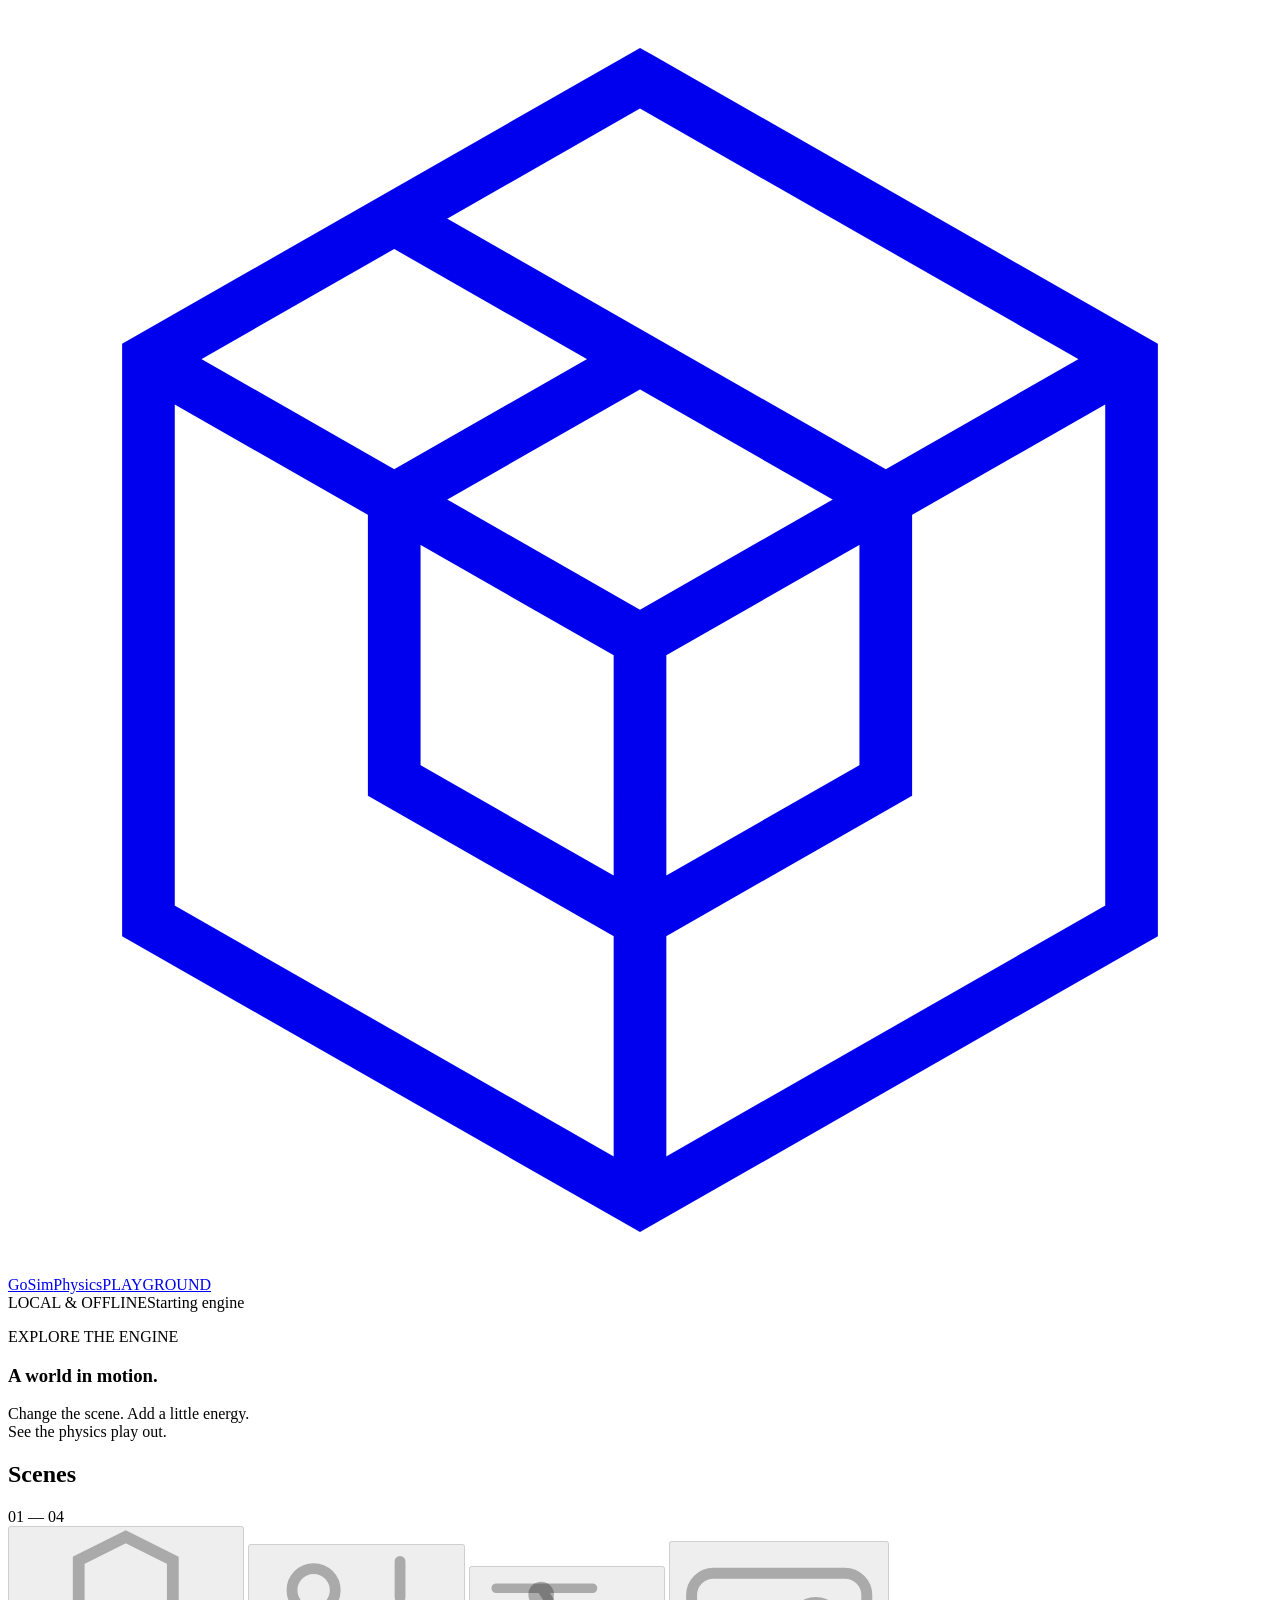
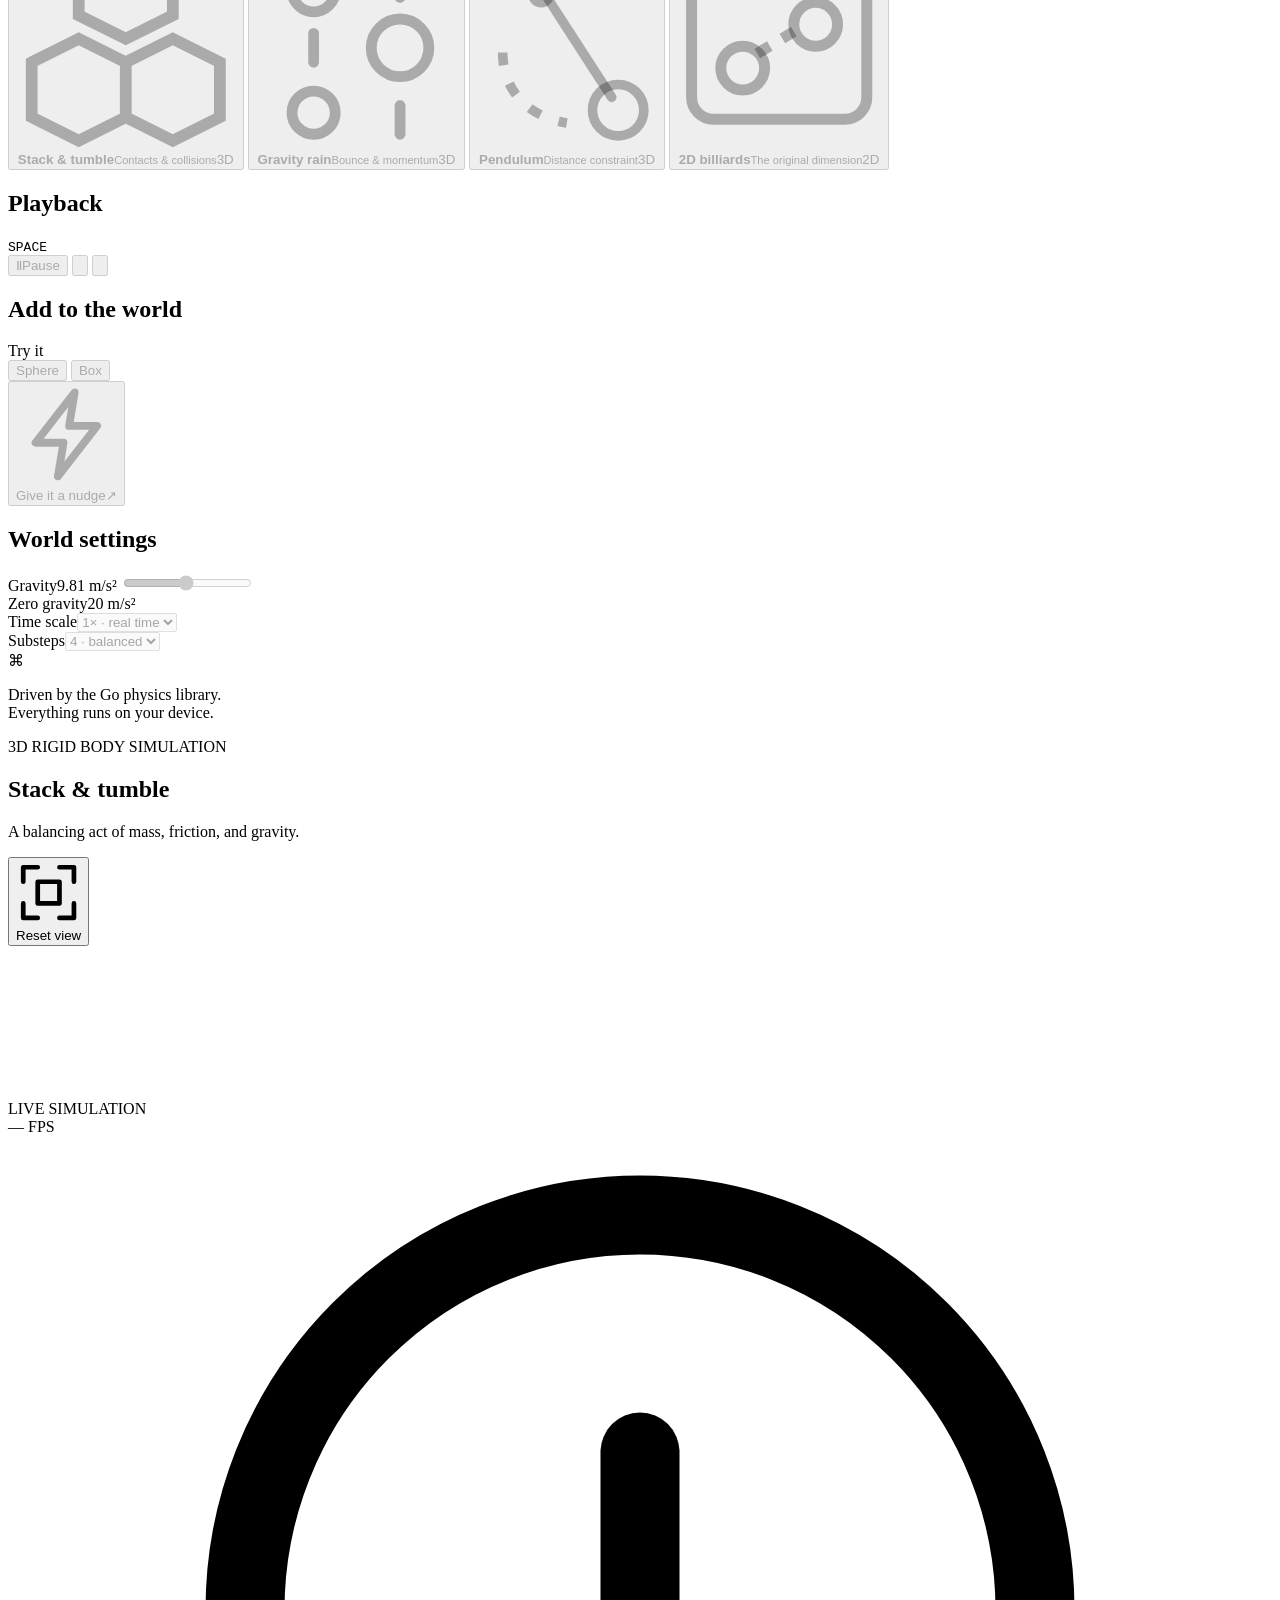
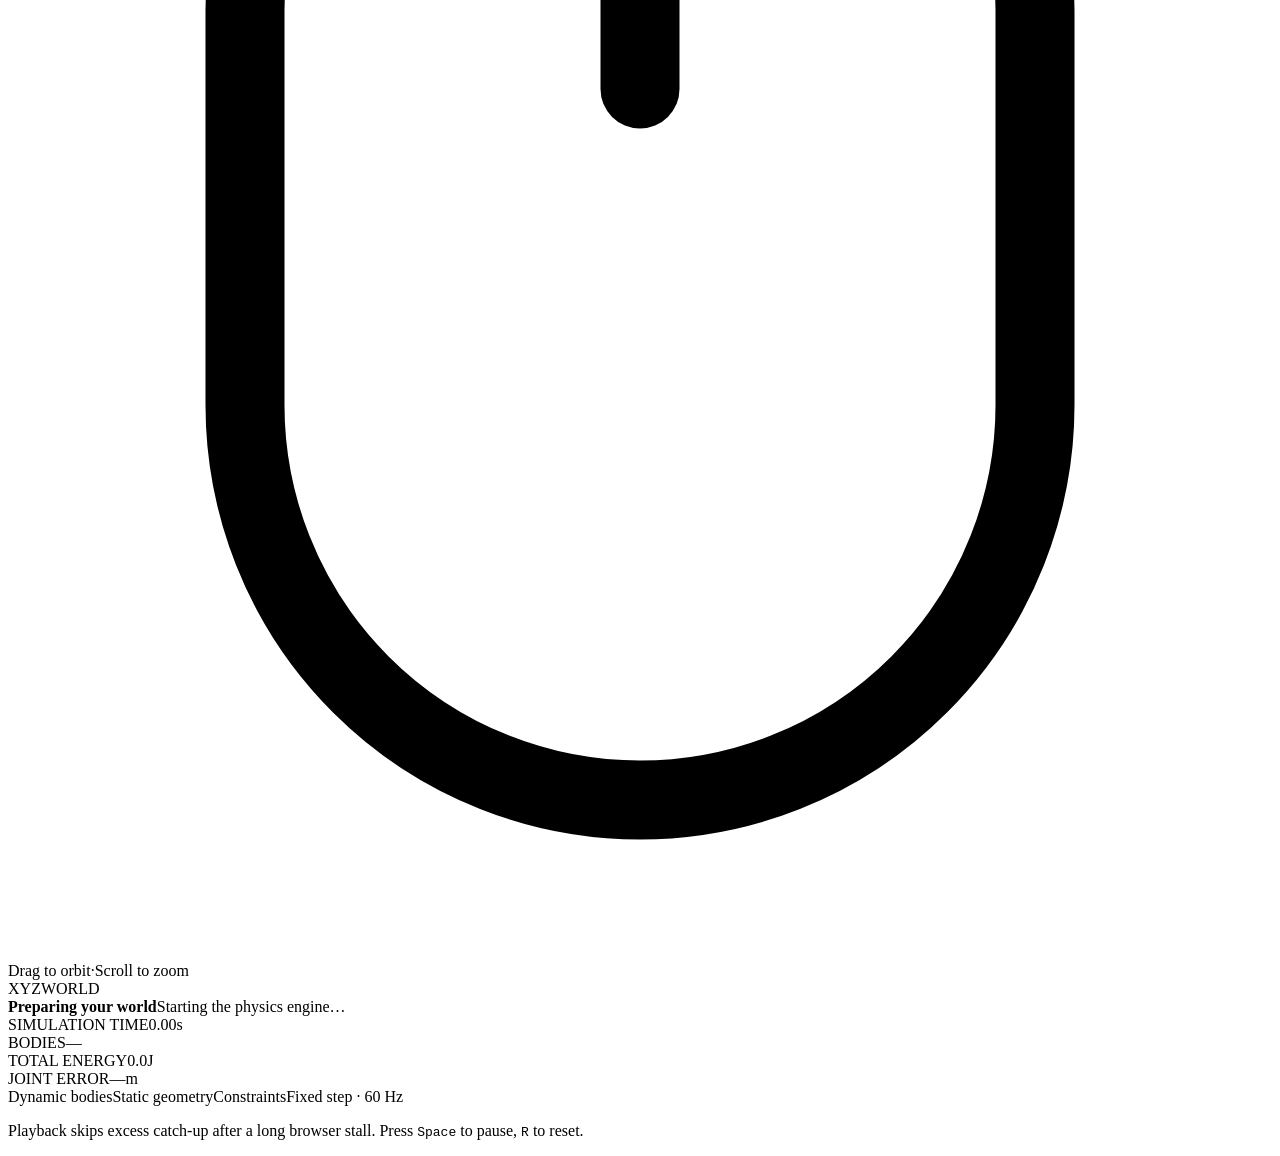
==== examples/browser/web/index.html @ 7efc049d "Add 3D physics and offline WebAssembly playground" ====
<!doctype html>
<html lang="en">
<head>
  <meta charset="utf-8">
  <meta name="viewport" content="width=device-width, initial-scale=1">
  <meta name="theme-color" content="#0c131d">
  <title>GoSimPhysics · Playground</title>
  <!-- INLINE_STYLE -->
</head>
<body>
  <header class="app-header">
    <a class="brand" href="#" aria-label="GoSimPhysics playground">
      <svg class="brand-icon" viewBox="0 0 36 36" fill="none" aria-hidden="true"><path d="m18 2 14 8v16l-14 8-14-8V10L18 2Z" stroke="currentColor" stroke-width="1.5"/><path d="m4 10 14 8 14-8M18 18v16M11 6l14 8v8l-7 4-7-4V14l7-4" stroke="currentColor" stroke-width="1.5"/></svg>
      <span>GoSim<span class="brand-light">Physics</span><span class="brand-divider"></span><span class="brand-subtitle">PLAYGROUND</span></span>
    </a>
    <div class="header-right"><span class="local-badge">LOCAL &amp; OFFLINE</span><span class="engine-status" id="engine-status" role="status"><span class="status-dot"></span><span id="engine-status-text">Starting engine</span></span></div>
  </header>

  <main class="workspace">
    <aside class="control-panel" aria-label="Simulation controls">
      <section class="scene-section">
        <p class="eyebrow">EXPLORE THE ENGINE</p>
        <h1>A world in motion.</h1>
        <p class="panel-intro">Change the scene. Add a little energy.<br>See the physics play out.</p>
        <div class="section-heading"><h2>Scenes</h2><span>01 — 04</span></div>
        <div class="scene-list" role="group" aria-label="Choose a scene">
          <button class="scene-button engine-control selected" data-scene="stack" aria-pressed="true" disabled>
            <span class="scene-icon"><svg viewBox="0 0 28 28" fill="none" aria-hidden="true"><path d="m8 3 6-3 6 3v7l-6 3-6-3V3ZM2 16l6-3 6 3v7l-6 3-6-3v-7Zm12 0 6-3 6 3v7l-6 3-6-3v-7Z" transform="translate(0 1)" stroke="currentColor" stroke-width="1.5"/></svg></span>
            <span class="scene-copy"><strong>Stack &amp; tumble</strong><small>Contacts &amp; collisions</small></span><span class="dimension-tag">3D</span>
          </button>
          <button class="scene-button engine-control" data-scene="rain" aria-pressed="false" disabled>
            <span class="scene-icon"><svg viewBox="0 0 28 28" fill="none" aria-hidden="true"><circle cx="8" cy="6" r="3" stroke="currentColor" stroke-width="1.5"/><circle cx="20" cy="14" r="4" stroke="currentColor" stroke-width="1.5"/><circle cx="8" cy="23" r="3" stroke="currentColor" stroke-width="1.5"/><path d="M20 2v5M8 12v4m12 6v4" stroke="currentColor" stroke-width="1.5" stroke-linecap="round"/></svg></span>
            <span class="scene-copy"><strong>Gravity rain</strong><small>Bounce &amp; momentum</small></span><span class="dimension-tag">3D</span>
          </button>
          <button class="scene-button engine-control" data-scene="pendulum" aria-pressed="false" disabled>
            <span class="scene-icon"><svg viewBox="0 0 28 28" fill="none" aria-hidden="true"><path d="M3 3h15M10 3l11 17" stroke="currentColor" stroke-width="1.5" stroke-linecap="round"/><circle cx="10" cy="4" r="2" fill="currentColor"/><circle cx="22" cy="22" r="4" stroke="currentColor" stroke-width="1.5"/><path d="M4 13c0 6 4 10 10 11" stroke="currentColor" stroke-width="1.5" stroke-dasharray="2 3"/></svg></span>
            <span class="scene-copy"><strong>Pendulum</strong><small>Distance constraint</small></span><span class="dimension-tag">3D</span>
          </button>
          <button class="scene-button engine-control" data-scene="billiards2d" aria-pressed="false" disabled>
            <span class="scene-icon"><svg viewBox="0 0 28 28" fill="none" aria-hidden="true"><rect x="2" y="4" width="24" height="20" rx="3" stroke="currentColor" stroke-width="1.5"/><circle cx="9" cy="17" r="3" stroke="currentColor" stroke-width="1.5"/><circle cx="19" cy="11" r="3" stroke="currentColor" stroke-width="1.5"/><path d="m11 15 5-3" stroke="currentColor" stroke-width="1.5" stroke-dasharray="2 2"/></svg></span>
            <span class="scene-copy"><strong>2D billiards</strong><small>The original dimension</small></span><span class="dimension-tag dimension-tag-2d">2D</span>
          </button>
        </div>
      </section>

      <section class="playback-section" aria-label="Playback">
        <div class="section-heading"><h2>Playback</h2><kbd>SPACE</kbd></div>
        <div class="playback-row">
          <button class="button button-primary engine-control" id="pause-button" disabled><span id="pause-icon" aria-hidden="true">Ⅱ</span><span id="pause-label">Pause</span></button>
          <button class="button button-icon engine-control" id="step-button" aria-label="Single step" title="Pause and advance one step" disabled><svg viewBox="0 0 20 20" fill="none" aria-hidden="true"><path d="m4 4 8 6-8 6V4Zm11 0v12" stroke="currentColor" stroke-width="1.5" stroke-linejoin="round"/></svg></button>
          <button class="button button-icon engine-control" id="reset-button" aria-label="Reset scene" title="Reset scene (R)" disabled><svg viewBox="0 0 20 20" fill="none" aria-hidden="true"><path d="M4.5 6a6.5 6.5 0 1 1-1 6M4 2v5h5" stroke="currentColor" stroke-width="1.5" stroke-linecap="round" stroke-linejoin="round"/></svg></button>
        </div>
      </section>

      <section class="interaction-section" aria-label="Add motion">
        <div class="section-heading"><h2>Add to the world</h2><span class="small-note">Try it</span></div>
        <div class="spawn-row">
          <button class="button button-secondary engine-control" id="sphere-button" disabled><span class="shape-circle" aria-hidden="true"></span>Sphere</button>
          <button class="button button-secondary engine-control" id="box-button" disabled><span class="shape-box" aria-hidden="true"></span>Box</button>
        </div>
        <button class="button button-kick engine-control" id="kick-button" disabled><svg viewBox="0 0 18 18" fill="none" aria-hidden="true"><path d="m10.5 1.5-7 9h5l-1 6 7-9h-5l1-6Z" stroke="currentColor" stroke-width="1.4" stroke-linejoin="round"/></svg>Give it a nudge<span aria-hidden="true">↗</span></button>
      </section>

      <section class="settings-section" aria-label="World settings">
        <div class="section-heading"><h2>World settings</h2></div>
        <label class="slider-heading" for="gravity-input"><span>Gravity</span><output id="gravity-value" for="gravity-input">9.81 <span>m/s²</span></output></label>
        <input class="engine-control" id="gravity-input" type="range" min="0" max="20" step="0.01" value="9.81" disabled>
        <div class="range-endpoints"><span>Zero gravity</span><span>20 m/s²</span></div>
        <div class="select-row"><label for="speed-input">Time scale</label><select id="speed-input" class="engine-control" disabled><option value="0.25">0.25× · slow</option><option value="0.5">0.5×</option><option value="1" selected>1× · real time</option><option value="2">2×</option></select></div>
        <div class="select-row"><label for="substeps-input">Substeps</label><select id="substeps-input" class="engine-control" disabled><option value="1">1 · basic</option><option value="4" selected>4 · balanced</option><option value="8">8 · precise</option></select></div>
      </section>
      <div class="panel-footnote"><span class="footnote-mark" aria-hidden="true">⌘</span><p>Driven by the Go physics library.<br>Everything runs on your device.</p></div>
    </aside>

    <section class="simulation-panel" aria-label="Physics simulation">
      <div class="stage-heading">
        <div><div class="stage-eyebrow"><span class="live-dot"></span><span id="dimension-label">3D RIGID BODY SIMULATION</span></div><h2 id="scene-title">Stack &amp; tumble</h2><p id="scene-description">A balancing act of mass, friction, and gravity.</p></div>
        <button class="view-button" id="view-button" title="Reset camera view"><svg viewBox="0 0 18 18" fill="none" aria-hidden="true"><path d="M6 2H2v4m10-4h4v4M2 12v4h4m10-4v4h-4M6 6h6v6H6V6Z" stroke="currentColor" stroke-width="1.3" stroke-linecap="round" stroke-linejoin="round"/></svg><span>Reset view</span></button>
      </div>

      <div class="stage" id="stage">
        <canvas id="simulation-canvas" tabindex="0" aria-label="Interactive physics scene. Drag to orbit the 3D camera and scroll to zoom."></canvas>
        <div class="stage-vignette" aria-hidden="true"></div>
        <div class="stage-top-left"><span class="scene-pill" id="playback-status">LIVE SIMULATION</span></div>
        <div class="stage-top-right"><span class="fps-dot"></span><span id="fps-value">—</span> FPS</div>
        <div class="camera-hint" id="camera-hint"><svg viewBox="0 0 16 18" fill="none" aria-hidden="true"><rect x="3" y="1" width="10" height="15" rx="5" stroke="currentColor"/><path d="M8 4v3" stroke="currentColor" stroke-linecap="round"/></svg><span>Drag to orbit<span class="hint-divider">·</span>Scroll to zoom</span></div>
        <div class="axis-legend" aria-hidden="true"><span class="axis-x">X</span><span class="axis-y">Y</span><span class="axis-z" id="z-label">Z</span><span class="axis-label">WORLD</span></div>
        <div class="loading-overlay" id="loading-overlay" role="status"><div class="loading-orbit"><span></span></div><strong>Preparing your world</strong><span>Starting the physics engine…</span></div>
        <div class="fatal-overlay" id="fatal-overlay" role="alert" hidden><span class="error-symbol">!</span><strong>The engine couldn't start</strong><p id="fatal-message"></p><button class="button button-secondary" id="reload-button">Try again</button></div>
        <div class="toast" id="toast" role="status" aria-live="polite" hidden></div>
      </div>

      <div class="metrics" aria-label="Simulation metrics">
        <div class="metric"><span class="metric-label">SIMULATION TIME</span><span class="metric-number" id="time-value">0.00<span>s</span></span></div>
        <div class="metric"><span class="metric-label">BODIES</span><span class="metric-number" id="bodies-value">—</span></div>
        <div class="metric"><span class="metric-label">TOTAL ENERGY</span><span class="metric-number" id="energy-value">0.0<span>J</span></span></div>
        <div class="metric"><span class="metric-label">JOINT ERROR</span><span class="metric-number" id="joint-value">—<span>m</span></span></div>
      </div>
      <footer class="stage-footer"><span><i class="legend-swatch"></i>Dynamic bodies<i class="legend-swatch legend-static"></i>Static geometry<i class="legend-swatch legend-joint"></i>Constraints</span><span class="step-note">Fixed step · 60 Hz</span></footer>
      <p class="timing-note">Playback skips excess catch-up after a long browser stall. Press <kbd>Space</kbd> to pause, <kbd>R</kbd> to reset.</p>
    </section>
  </main>

  <!-- WASM_RUNTIME -->
  <!-- WASM_BINARY -->
  <!-- INLINE_APP -->
</body>
</html>
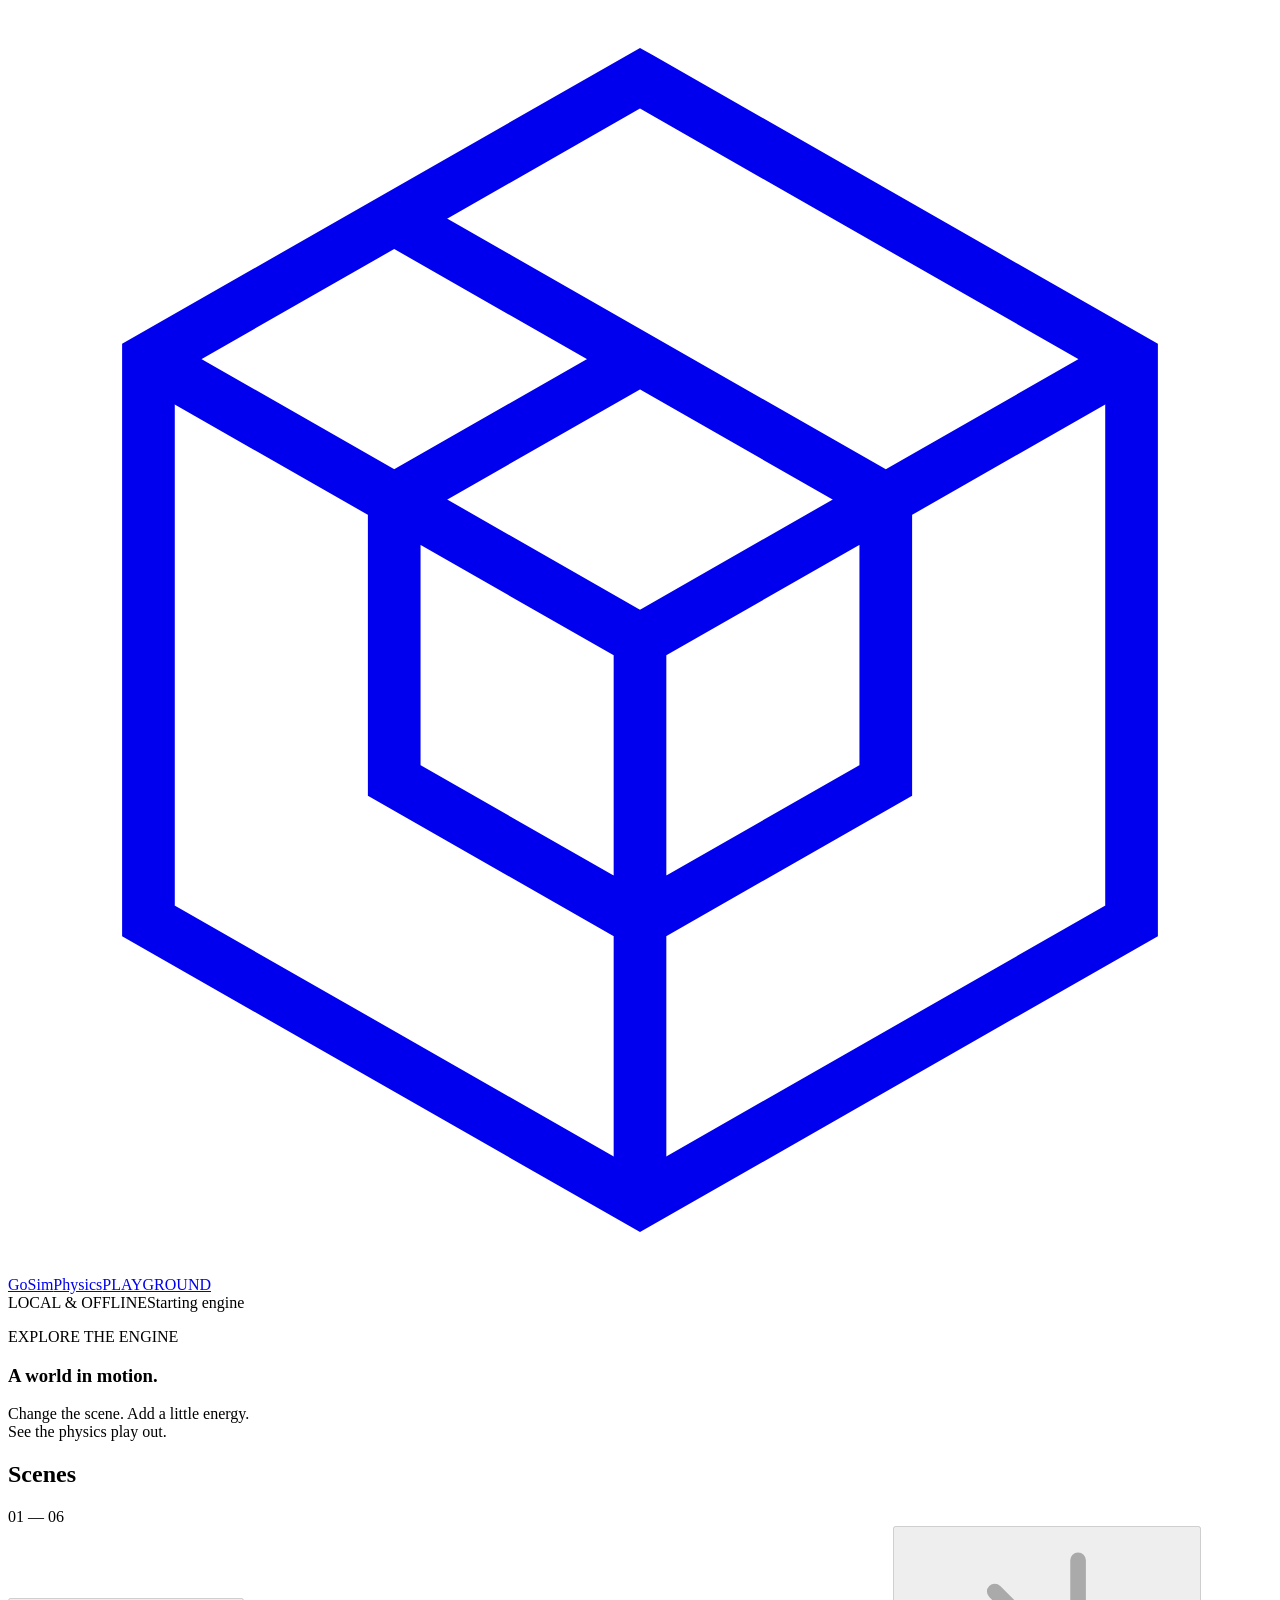
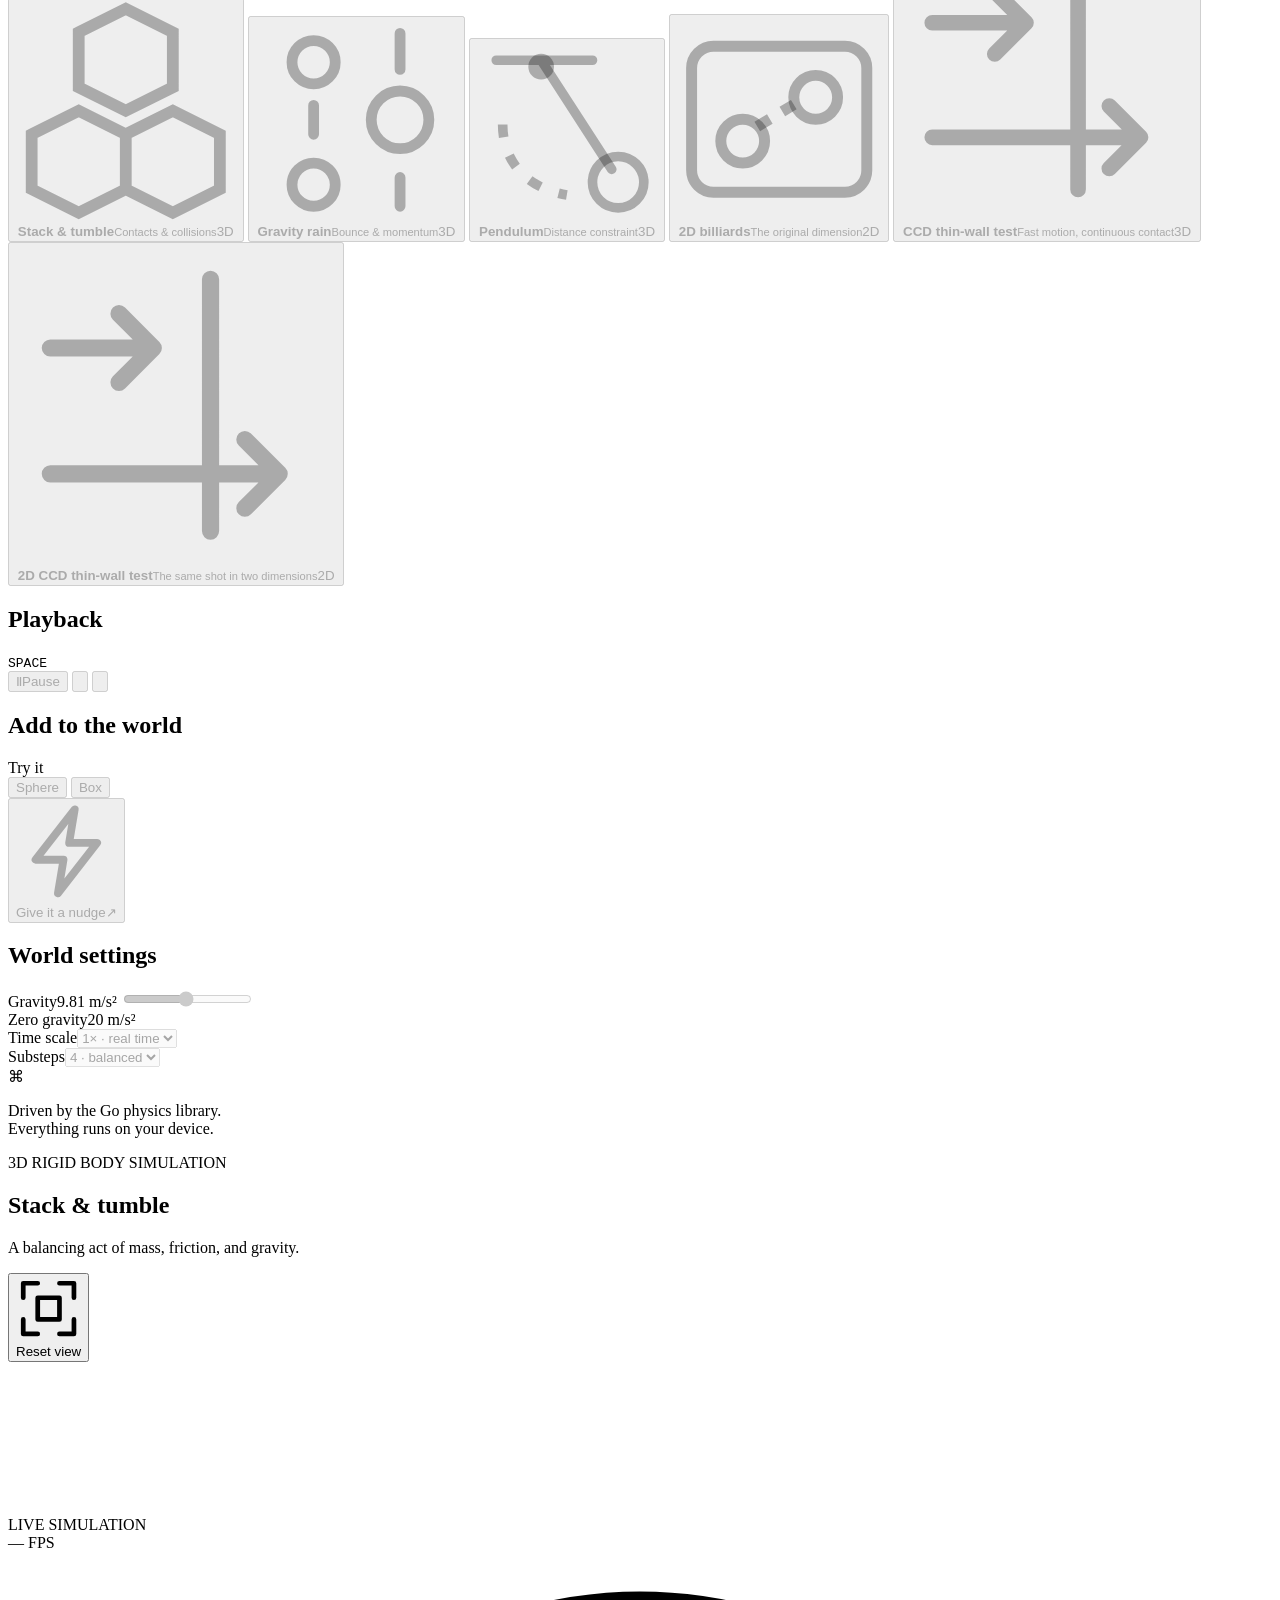
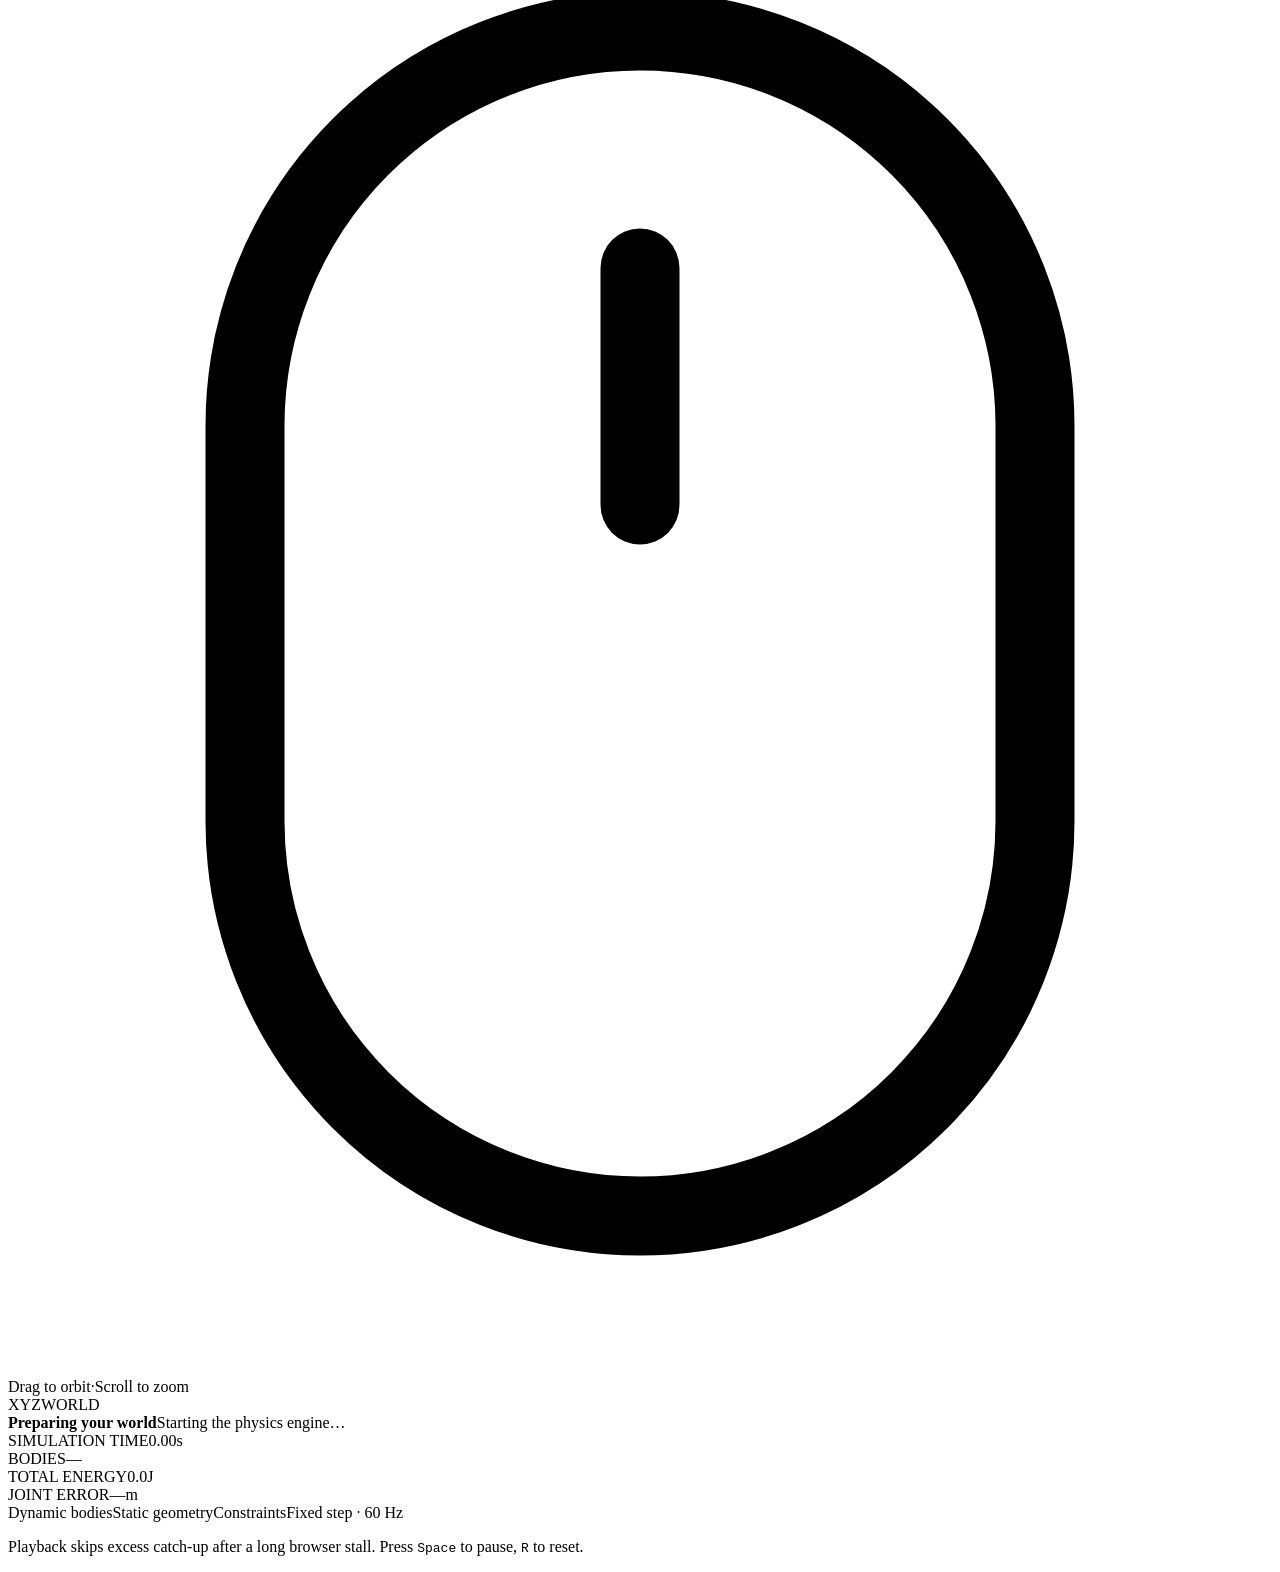
==== commit 6d02206a: "Add swept CCD with time-of-impact queries and comparison demos" ====
--- a/examples/browser/web/index.html
+++ b/examples/browser/web/index.html
@@ -22,7 +22,7 @@
         <p class="eyebrow">EXPLORE THE ENGINE</p>
         <h1>A world in motion.</h1>
         <p class="panel-intro">Change the scene. Add a little energy.<br>See the physics play out.</p>
-        <div class="section-heading"><h2>Scenes</h2><span>01 — 04</span></div>
+        <div class="section-heading"><h2>Scenes</h2><span>01 — 06</span></div>
         <div class="scene-list" role="group" aria-label="Choose a scene">
           <button class="scene-button engine-control selected" data-scene="stack" aria-pressed="true" disabled>
             <span class="scene-icon"><svg viewBox="0 0 28 28" fill="none" aria-hidden="true"><path d="m8 3 6-3 6 3v7l-6 3-6-3V3ZM2 16l6-3 6 3v7l-6 3-6-3v-7Zm12 0 6-3 6 3v7l-6 3-6-3v-7Z" transform="translate(0 1)" stroke="currentColor" stroke-width="1.5"/></svg></span>
@@ -39,6 +39,14 @@
           <button class="scene-button engine-control" data-scene="billiards2d" aria-pressed="false" disabled>
             <span class="scene-icon"><svg viewBox="0 0 28 28" fill="none" aria-hidden="true"><rect x="2" y="4" width="24" height="20" rx="3" stroke="currentColor" stroke-width="1.5"/><circle cx="9" cy="17" r="3" stroke="currentColor" stroke-width="1.5"/><circle cx="19" cy="11" r="3" stroke="currentColor" stroke-width="1.5"/><path d="m11 15 5-3" stroke="currentColor" stroke-width="1.5" stroke-dasharray="2 2"/></svg></span>
             <span class="scene-copy"><strong>2D billiards</strong><small>The original dimension</small></span><span class="dimension-tag dimension-tag-2d">2D</span>
+          </button>
+          <button class="scene-button engine-control" data-scene="ccd" aria-pressed="false" disabled>
+            <span class="scene-icon"><svg viewBox="0 0 28 28" fill="none" aria-hidden="true"><path d="M17 3v22M3 9h9m-3-3 3 3-3 3M3 20h20m-3-3 3 3-3 3" stroke="currentColor" stroke-width="1.5" stroke-linecap="round" stroke-linejoin="round"/></svg></span>
+            <span class="scene-copy"><strong>CCD thin-wall test</strong><small>Fast motion, continuous contact</small></span><span class="dimension-tag">3D</span>
+          </button>
+          <button class="scene-button engine-control" data-scene="ccd2d" aria-pressed="false" disabled>
+            <span class="scene-icon"><svg viewBox="0 0 28 28" fill="none" aria-hidden="true"><path d="M17 3v22M3 9h9m-3-3 3 3-3 3M3 20h20m-3-3 3 3-3 3" stroke="currentColor" stroke-width="1.5" stroke-linecap="round" stroke-linejoin="round"/></svg></span>
+            <span class="scene-copy"><strong>2D CCD thin-wall test</strong><small>The same shot in two dimensions</small></span><span class="dimension-tag dimension-tag-2d">2D</span>
           </button>
         </div>
       </section>
@@ -96,6 +104,10 @@
         <div class="metric"><span class="metric-label">TOTAL ENERGY</span><span class="metric-number" id="energy-value">0.0<span>J</span></span></div>
         <div class="metric"><span class="metric-label">JOINT ERROR</span><span class="metric-number" id="joint-value">—<span>m</span></span></div>
       </div>
+      <div class="ccd-note" id="ccd-note" hidden>
+        <div class="ccd-legend"><span><i class="ccd-on"></i>CCD ON · stops at wall</span><span><i class="ccd-off"></i>CCD OFF · tunnels through</span></div>
+        <p>400 m/s · 0.1 m projectile · 0.02 m wall · one 1/60 s step, one substep. Two independent Go worlds keep the comparison fair. Playback pauses after each step; reset to replay the shot.</p>
+      </div>
       <footer class="stage-footer"><span><i class="legend-swatch"></i>Dynamic bodies<i class="legend-swatch legend-static"></i>Static geometry<i class="legend-swatch legend-joint"></i>Constraints</span><span class="step-note">Fixed step · 60 Hz</span></footer>
       <p class="timing-note">Playback skips excess catch-up after a long browser stall. Press <kbd>Space</kbd> to pause, <kbd>R</kbd> to reset.</p>
     </section>
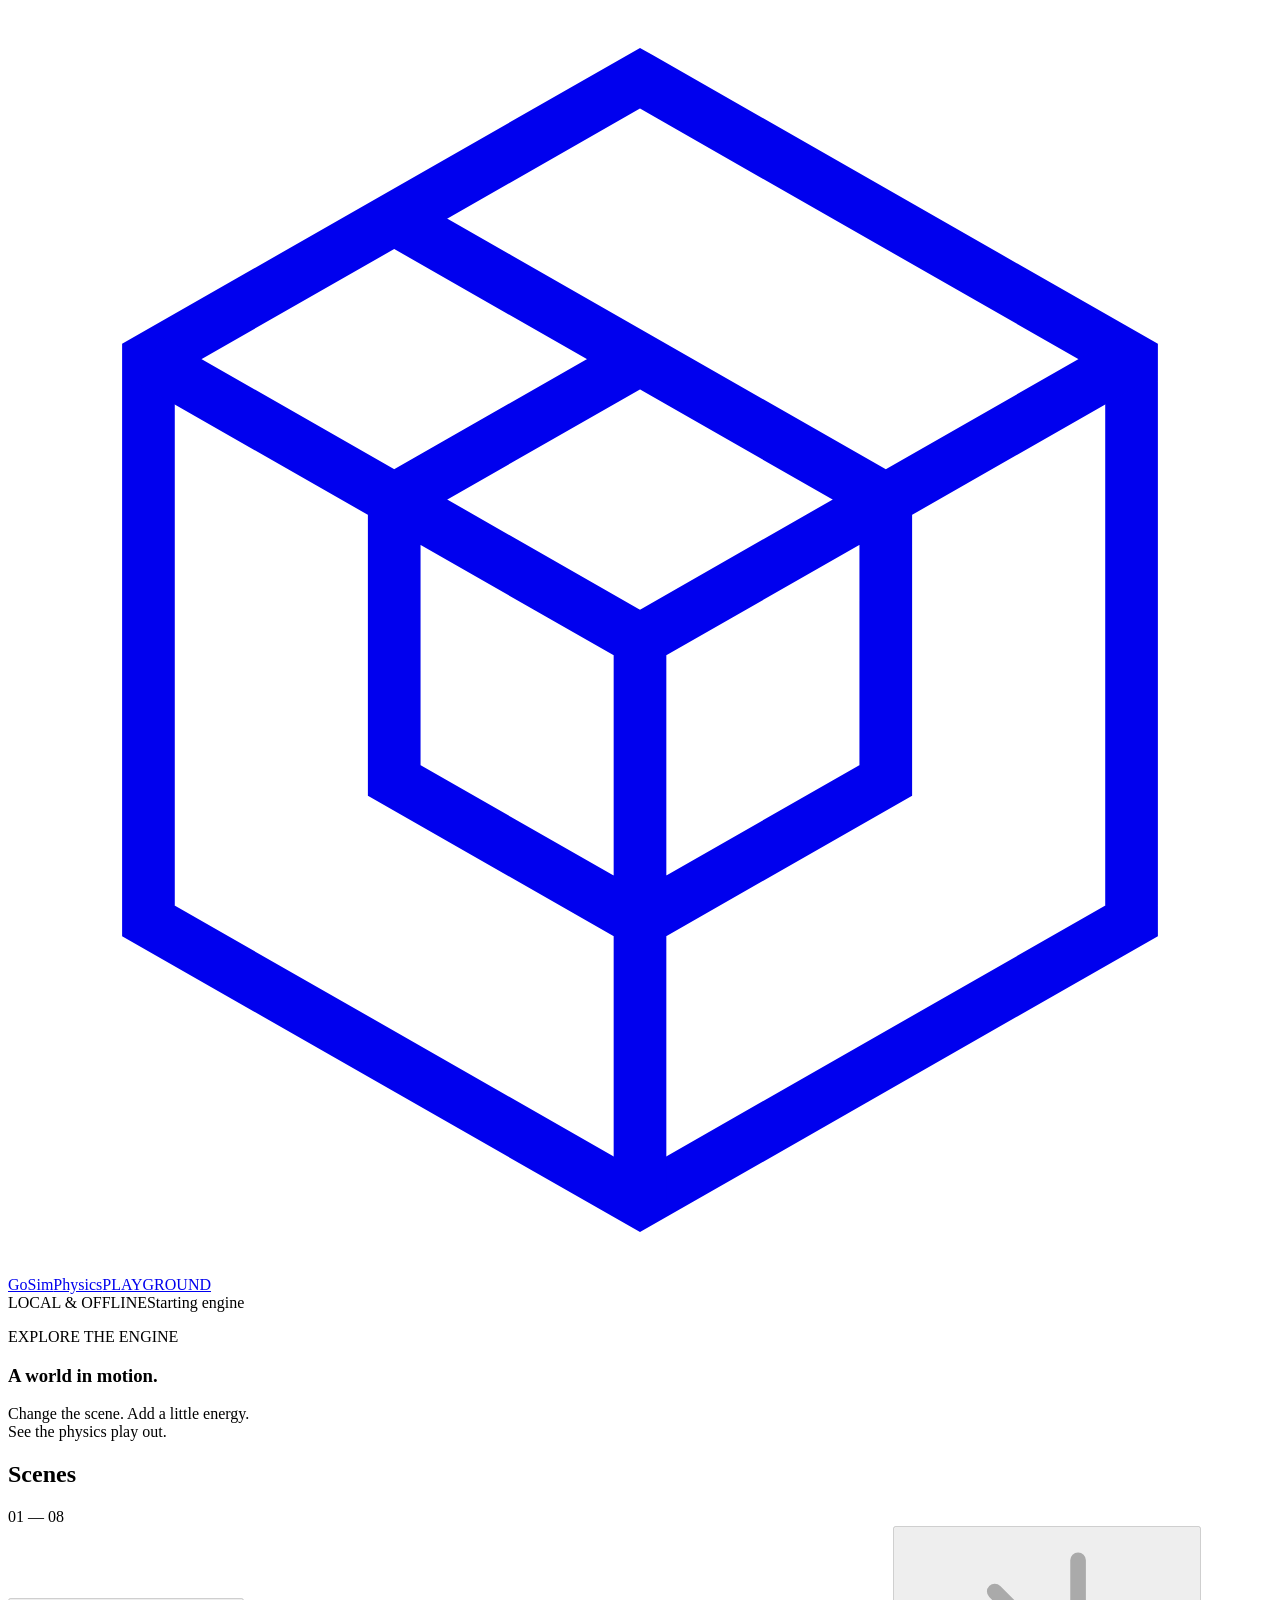
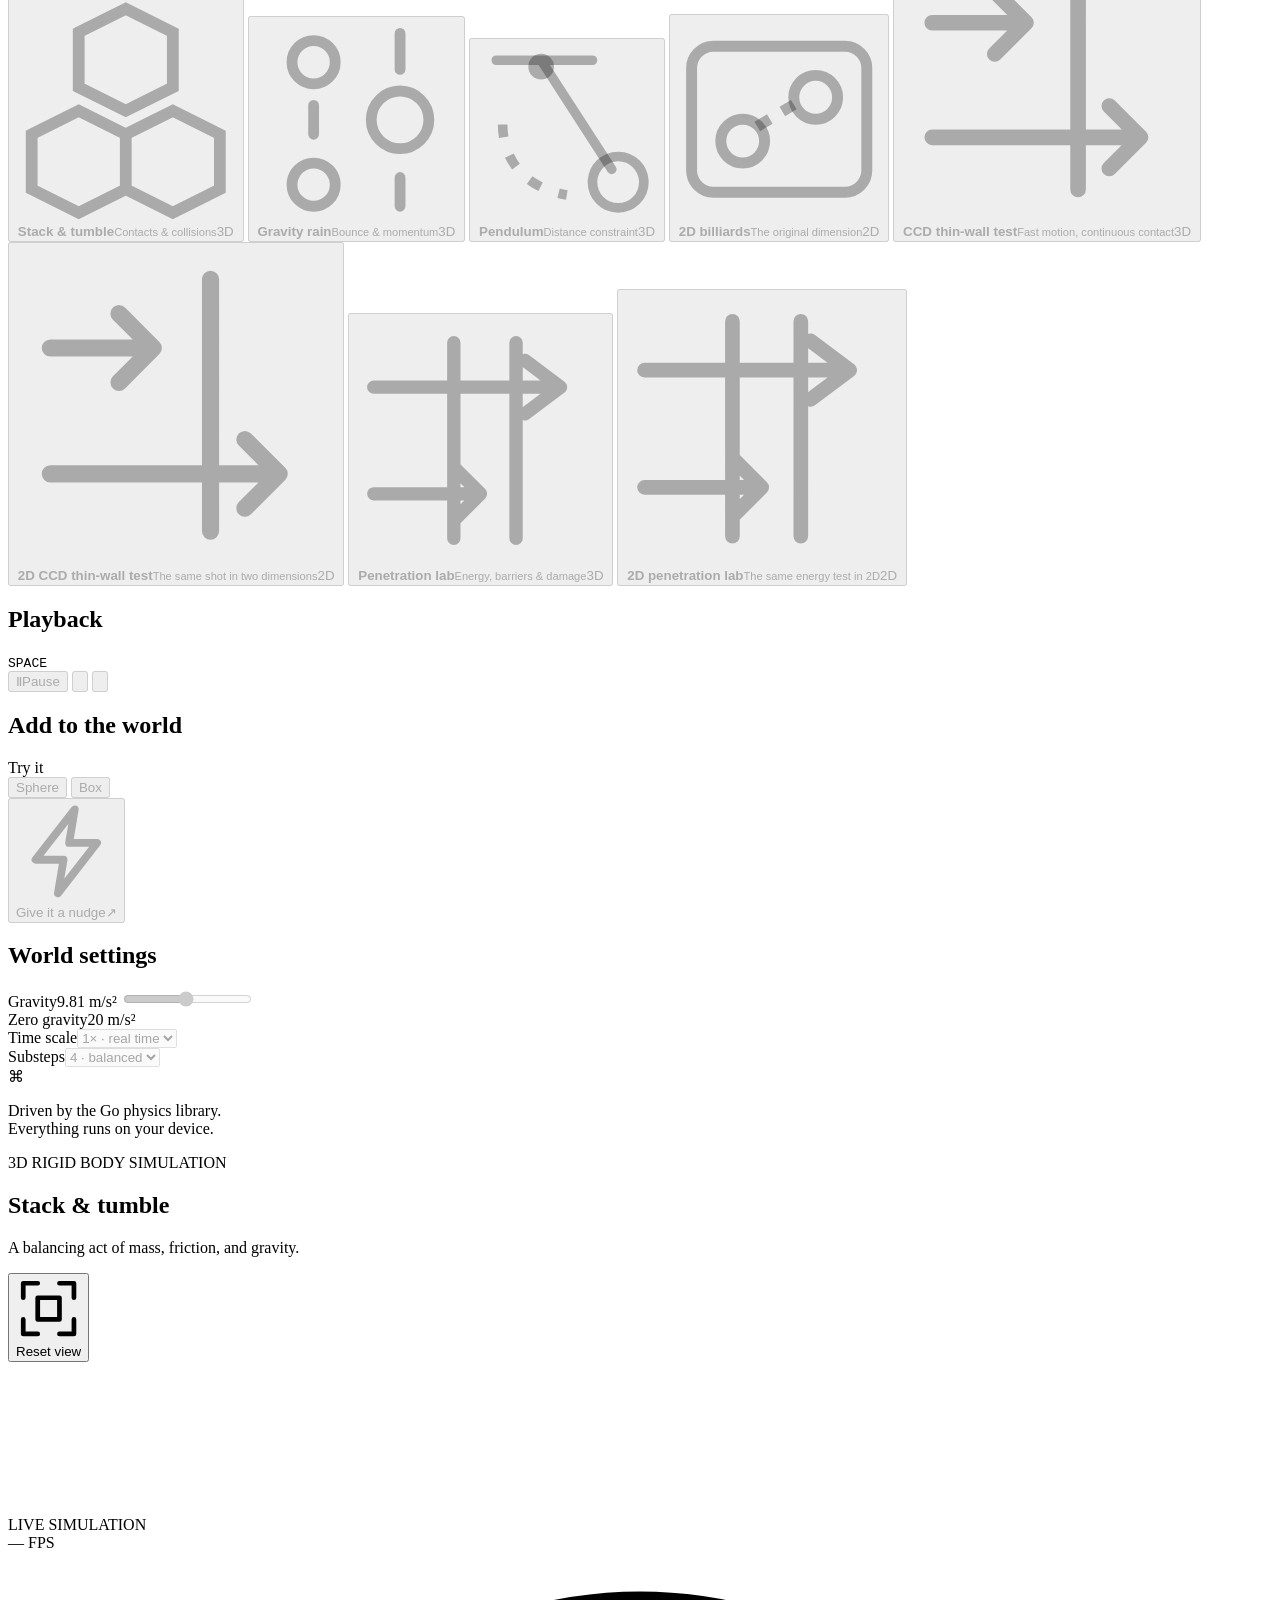
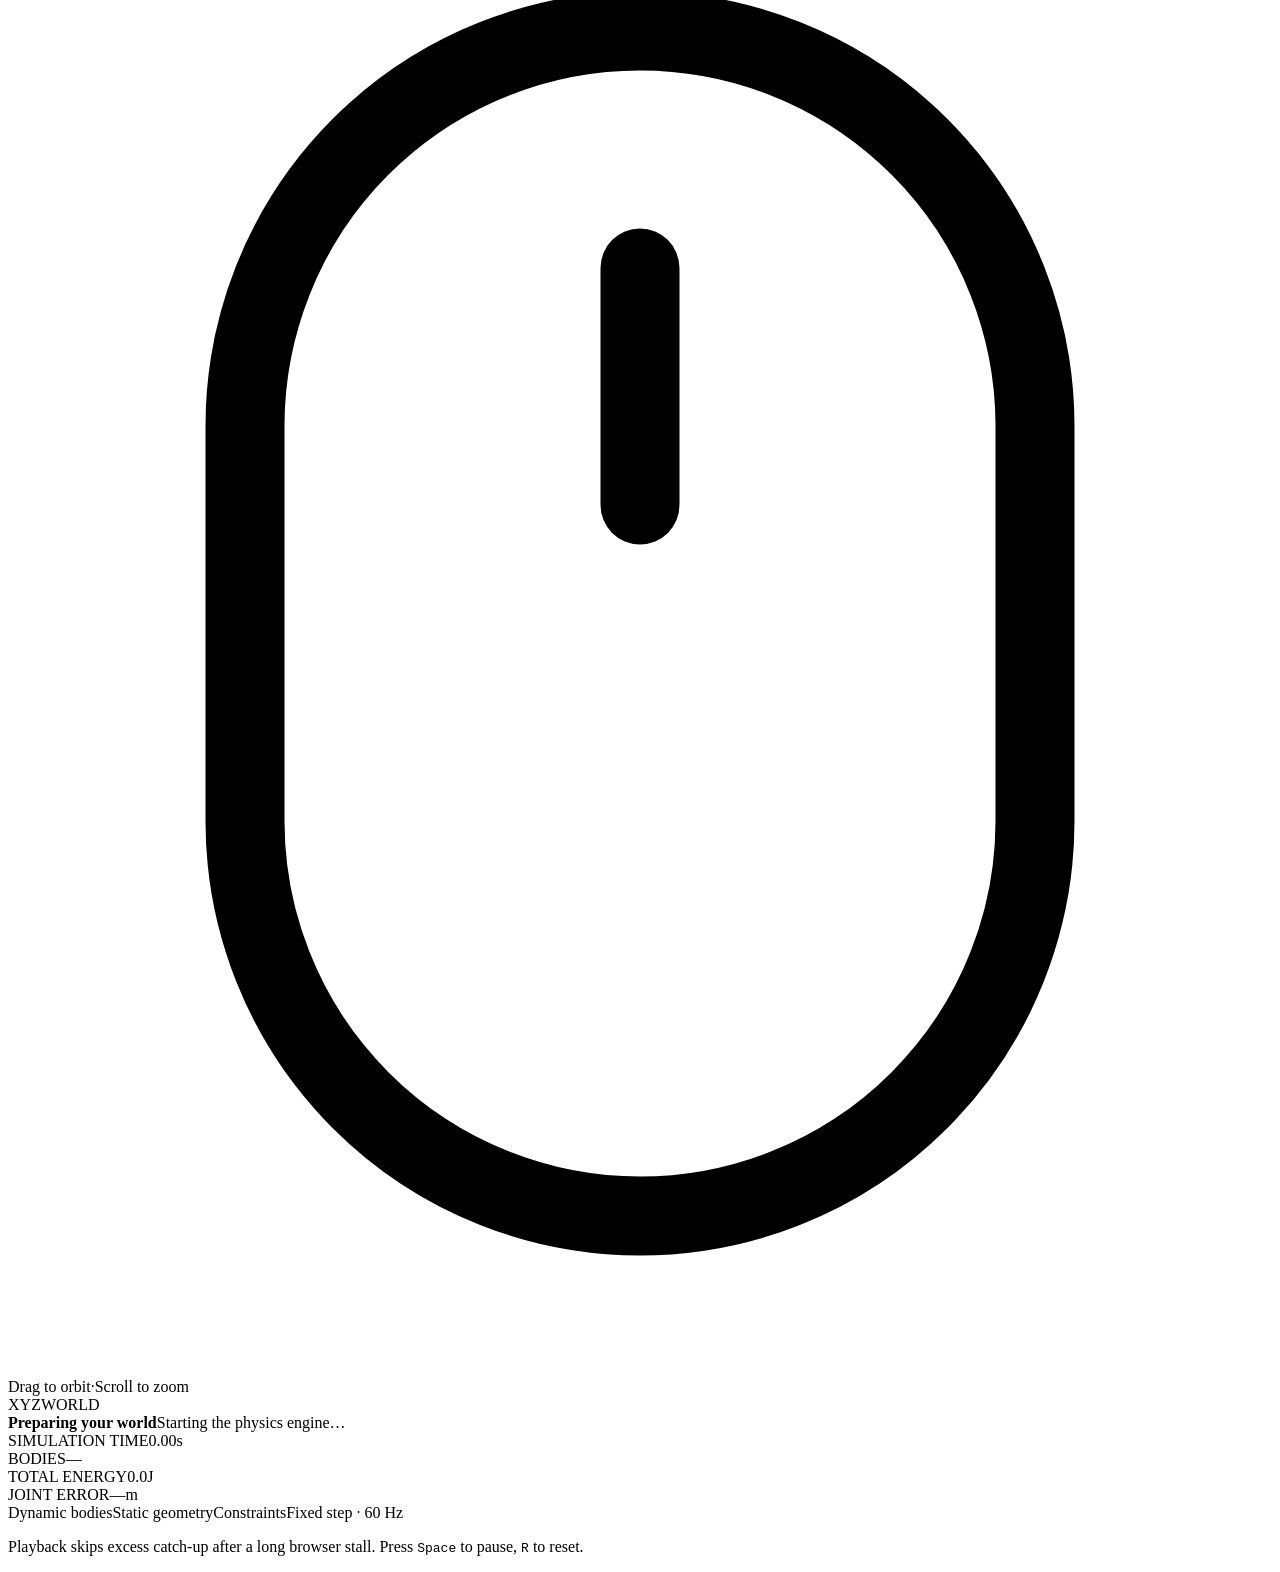
==== commit 6344bd7c: "Add energy-based projectile penetration and damage events" ====
--- a/examples/browser/web/index.html
+++ b/examples/browser/web/index.html
@@ -22,7 +22,7 @@
         <p class="eyebrow">EXPLORE THE ENGINE</p>
         <h1>A world in motion.</h1>
         <p class="panel-intro">Change the scene. Add a little energy.<br>See the physics play out.</p>
-        <div class="section-heading"><h2>Scenes</h2><span>01 — 06</span></div>
+        <div class="section-heading"><h2>Scenes</h2><span>01 — 08</span></div>
         <div class="scene-list" role="group" aria-label="Choose a scene">
           <button class="scene-button engine-control selected" data-scene="stack" aria-pressed="true" disabled>
             <span class="scene-icon"><svg viewBox="0 0 28 28" fill="none" aria-hidden="true"><path d="m8 3 6-3 6 3v7l-6 3-6-3V3ZM2 16l6-3 6 3v7l-6 3-6-3v-7Zm12 0 6-3 6 3v7l-6 3-6-3v-7Z" transform="translate(0 1)" stroke="currentColor" stroke-width="1.5"/></svg></span>
@@ -47,6 +47,14 @@
           <button class="scene-button engine-control" data-scene="ccd2d" aria-pressed="false" disabled>
             <span class="scene-icon"><svg viewBox="0 0 28 28" fill="none" aria-hidden="true"><path d="M17 3v22M3 9h9m-3-3 3 3-3 3M3 20h20m-3-3 3 3-3 3" stroke="currentColor" stroke-width="1.5" stroke-linecap="round" stroke-linejoin="round"/></svg></span>
             <span class="scene-copy"><strong>2D CCD thin-wall test</strong><small>The same shot in two dimensions</small></span><span class="dimension-tag dimension-tag-2d">2D</span>
+          </button>
+          <button class="scene-button engine-control" data-scene="penetration" aria-pressed="false" disabled>
+            <span class="scene-icon"><svg viewBox="0 0 28 28" fill="none" aria-hidden="true"><path d="M11 3v22m7-22v22M2 8h21m-4-3 4 3-4 3M2 20h12m-3-3 3 3-3 3" stroke="currentColor" stroke-width="1.5" stroke-linecap="round" stroke-linejoin="round"/></svg></span>
+            <span class="scene-copy"><strong>Penetration lab</strong><small>Energy, barriers &amp; damage</small></span><span class="dimension-tag">3D</span>
+          </button>
+          <button class="scene-button engine-control" data-scene="penetration2d" aria-pressed="false" disabled>
+            <span class="scene-icon"><svg viewBox="0 0 28 28" fill="none" aria-hidden="true"><path d="M11 3v22m7-22v22M2 8h21m-4-3 4 3-4 3M2 20h12m-3-3 3 3-3 3" stroke="currentColor" stroke-width="1.5" stroke-linecap="round" stroke-linejoin="round"/></svg></span>
+            <span class="scene-copy"><strong>2D penetration lab</strong><small>The same energy test in 2D</small></span><span class="dimension-tag dimension-tag-2d">2D</span>
           </button>
         </div>
       </section>
@@ -98,6 +106,12 @@
         <div class="toast" id="toast" role="status" aria-live="polite" hidden></div>
       </div>
 
+      <section class="penetration-note" id="penetration-note" aria-label="Penetration comparison results" hidden>
+        <div class="penetration-heading"><strong>One launch. Three outcomes.</strong><span>Point projectiles; markers enlarged.</span></div>
+        <div class="penetration-results" id="penetration-results" aria-live="polite"></div>
+        <p>1 kg · 40 m/s · 800 J · base damage 100 · barrier resistance 1,000 J/m. Damage scales with energy on target entry; only target hit events reduce HP. These are game-tuned values. Straight paths, no gravity or ricochet. Playback pauses when all shots stop; reset to replay.</p>
+      </section>
+
       <div class="metrics" aria-label="Simulation metrics">
         <div class="metric"><span class="metric-label">SIMULATION TIME</span><span class="metric-number" id="time-value">0.00<span>s</span></span></div>
         <div class="metric"><span class="metric-label">BODIES</span><span class="metric-number" id="bodies-value">—</span></div>
